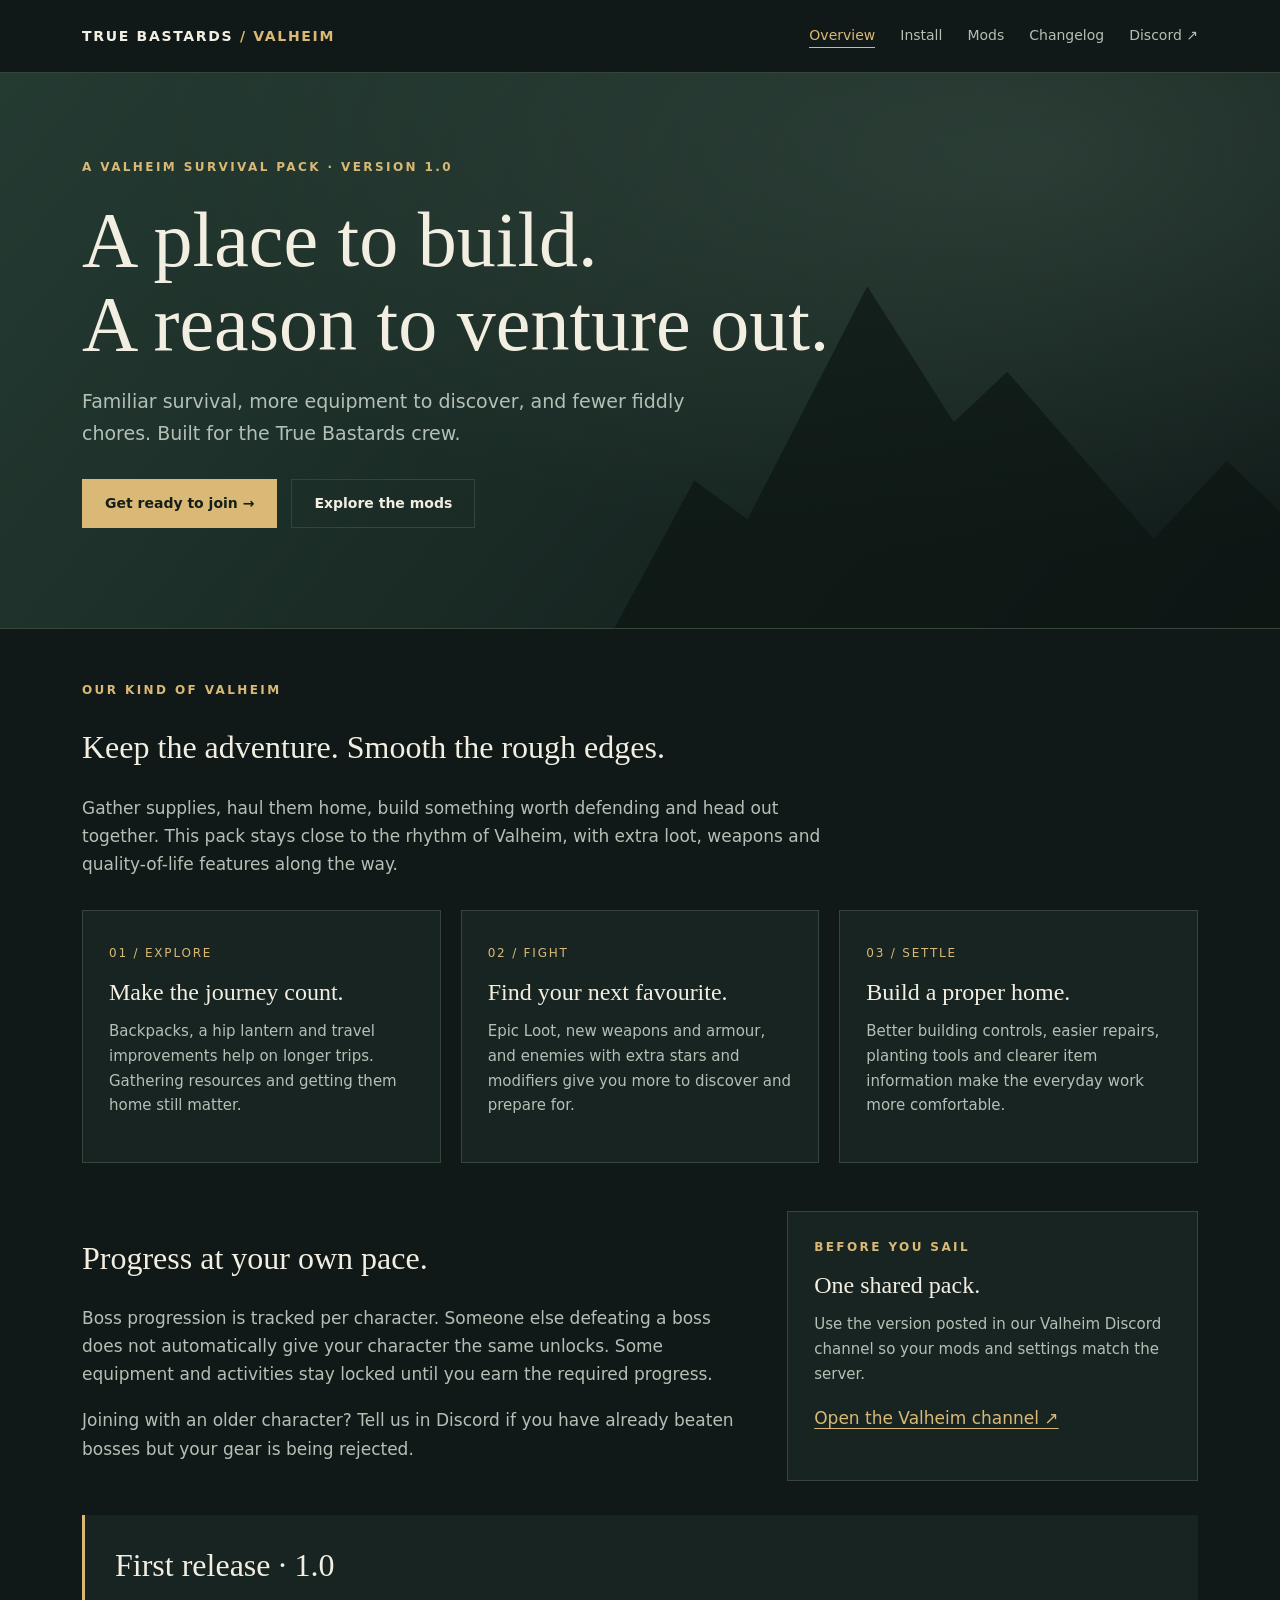
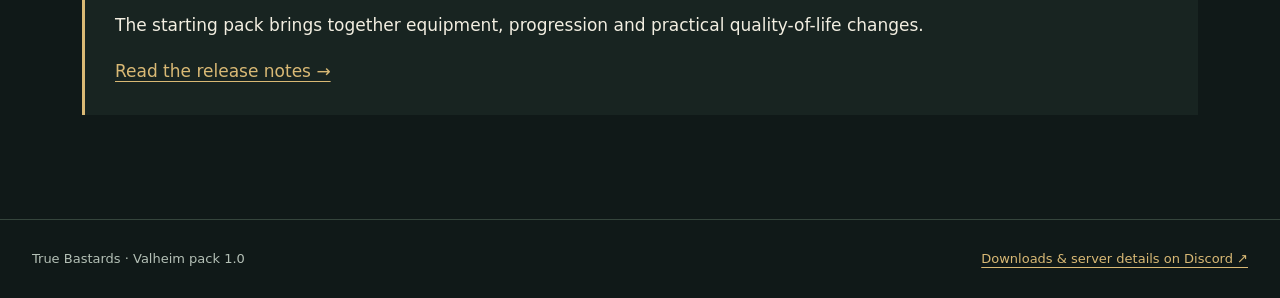
==== index.html @ fe0de1d7 "Add Valheim pack website" ====
<!doctype html>
<html lang="en"><head><meta charset="utf-8"><meta name="viewport" content="width=device-width,initial-scale=1"><meta name="description" content="True Bastards Valheim: a survival mod pack for friends. Installation, included mods and release notes."><title>Overview · True Bastards Valheim</title><link rel="stylesheet" href="assets/style.css"></head>
<body><a class="skip" href="#main">Skip to content</a><header class="topbar"><a class="brand" href="index.html">TRUE BASTARDS <span>/ VALHEIM</span></a><nav aria-label="Main navigation"><a href="index.html" aria-current="page">Overview</a><a href="install.html">Install</a><a href="mods.html">Mods</a><a href="changelog.html">Changelog</a><a href="https://discord.com/channels/659137486332887071/1054946454545907762">Discord ↗</a></nav></header>
<div class="hero"><div class="eyebrow">A Valheim survival pack · Version 1.0</div><h1>A place to build.<br>A reason to venture out.</h1><p>Familiar survival, more equipment to discover, and fewer fiddly chores. Built for the True Bastards crew.</p><div class="actions"><a class="button" href="install.html">Get ready to join →</a><a class="button secondary" href="mods.html">Explore the mods</a></div></div>
<main id="main"><div class="eyebrow">Our kind of Valheim</div><h2>Keep the adventure. Smooth the rough edges.</h2><p class="intro">Gather supplies, haul them home, build something worth defending and head out together. This pack stays close to the rhythm of Valheim, with extra loot, weapons and quality-of-life features along the way.</p>
<div class="grid"><section class="card"><span class="number">01 / EXPLORE</span><h3>Make the journey count.</h3><p>Backpacks, a hip lantern and travel improvements help on longer trips. Gathering resources and getting them home still matter.</p></section><section class="card"><span class="number">02 / FIGHT</span><h3>Find your next favourite.</h3><p>Epic Loot, new weapons and armour, and enemies with extra stars and modifiers give you more to discover and prepare for.</p></section><section class="card"><span class="number">03 / SETTLE</span><h3>Build a proper home.</h3><p>Better building controls, easier repairs, planting tools and clearer item information make the everyday work more comfortable.</p></section></div>
<div class="split"><section><h2>Progress at your own pace.</h2><p class="muted">Boss progression is tracked per character. Someone else defeating a boss does not automatically give your character the same unlocks. Some equipment and activities stay locked until you earn the required progress.</p><p class="muted">Joining with an older character? Tell us in Discord if you have already beaten bosses but your gear is being rejected.</p></section><section class="card"><div class="eyebrow">Before you sail</div><h3>One shared pack.</h3><p>Use the version posted in our Valheim Discord channel so your mods and settings match the server.</p><a href="https://discord.com/channels/659137486332887071/1054946454545907762">Open the Valheim channel ↗</a></section></div>
<section class="band"><h2>First release · 1.0</h2><p>The starting pack brings together equipment, progression and practical quality-of-life changes.</p><a href="changelog.html">Read the release notes →</a></section></main>
<footer><p>True Bastards · Valheim pack 1.0</p><p><a href="https://discord.com/channels/659137486332887071/1054946454545907762">Downloads &amp; server details on Discord ↗</a></p></footer>
</body></html>
---- assets/style.css ----
:root{color-scheme:dark;--bg:#101918;--panel:#182421;--ink:#f2eee1;--muted:#b4c0b6;--gold:#d9b975;--line:#35453c}*{box-sizing:border-box}body{margin:0;background:var(--bg);color:var(--ink);font:17px/1.65 system-ui,sans-serif}a{color:var(--gold);text-underline-offset:4px}a:hover{color:#fff}a:focus-visible,input:focus-visible,select:focus-visible{outline:3px solid var(--gold);outline-offset:5px}.skip{position:absolute;left:12px;top:-80px}.skip:focus{top:12px;background:var(--bg);z-index:5}.topbar{max-width:1180px;margin:auto;padding:24px 32px;display:flex;align-items:center;justify-content:space-between;gap:24px}.brand{text-decoration:none;color:var(--ink);font-weight:800;letter-spacing:.12em;font-size:14px}.brand span{color:var(--gold)}nav{display:flex;gap:25px;flex-wrap:wrap}nav a{color:var(--muted);text-decoration:none;font-size:14px}nav a[aria-current=page]{color:var(--gold);border-bottom:1px solid}.hero{position:relative;overflow:hidden;border-block:1px solid var(--line);background:radial-gradient(ellipse at 80% 15%,#48605266,transparent 60%),linear-gradient(130deg,#243b32,#101918);padding:85px max(32px,calc((100vw - 1116px)/2)) 100px}.hero:after{content:"";position:absolute;inset:30% 0 0 48%;background:#0b1411;clip-path:polygon(0 100%,12% 62%,20% 72%,38% 12%,51% 47%,59% 34%,81% 77%,92% 57%,100% 70%,100% 100%);opacity:.65;pointer-events:none}.hero>*{position:relative;z-index:1}.eyebrow{color:var(--gold);font-size:12px;font-weight:700;letter-spacing:.2em;text-transform:uppercase}.hero h1{font-family:Georgia,serif;font-weight:400;font-size:clamp(42px,6.4vw,78px);line-height:1.08;max-width:780px;margin:20px 0}.hero p{max-width:630px;color:var(--muted);font-size:19px}.actions{display:flex;gap:14px;flex-wrap:wrap;margin-top:30px}.button{display:inline-block;padding:12px 22px;background:var(--gold);color:#151e18;text-decoration:none;font-size:14px;font-weight:750;border:1px solid var(--gold)}.button:hover{background:#f2d89e;color:#101918}.button.secondary{background:transparent;color:var(--ink);border-color:var(--line)}main{max-width:1180px;padding:52px 32px 70px;margin:auto}h2,h3{font-family:Georgia,serif;font-weight:400;line-height:1.25}h2{font-size:32px}h3{font-size:24px}p{margin:0 0 18px}.intro{max-width:760px;color:var(--muted)}.grid{display:grid;grid-template-columns:repeat(3,1fr);gap:20px;margin:32px 0 48px}.card{background:var(--panel);border:1px solid var(--line);padding:26px}.card h3{margin:12px 0}.card p{color:var(--muted);font-size:15px}.number{color:var(--gold);font-size:12px;letter-spacing:.15em}.band{padding:30px;border-left:3px solid var(--gold);background:var(--panel);margin:34px 0}.band h2{margin-top:0}.split{display:grid;grid-template-columns:1.6fr 1fr;gap:48px}.steps{padding-left:25px}.steps li{padding:0 0 22px 10px}.steps strong{color:var(--ink)}.steps p{color:var(--muted);margin:5px 0 0}.page-title{font:48px/1.1 Georgia,serif;margin:10px 0 22px}.filters{display:flex;gap:16px;align-items:end;margin:32px 0 15px}.filters label{display:grid;gap:6px;font-size:13px;color:var(--muted)}.filters label:first-child{flex:1}input,select{font:inherit;background:var(--panel);border:1px solid var(--line);color:var(--ink);padding:12px;min-width:0;width:100%}.mod-grid{display:grid;grid-template-columns:repeat(2,1fr);gap:16px}.mod h2{font-size:24px;margin:8px 0 12px}.mod p{font-size:15px}.mod .meta{font:12px system-ui;color:var(--gold);text-transform:uppercase;letter-spacing:.08em}.mod a{font-size:14px}.muted{color:var(--muted)}.release{border-top:1px solid var(--line);padding:30px 0}.release h2{margin:6px 0 18px}.release li{margin:12px 0}footer{border-top:1px solid var(--line);padding:28px 32px;display:flex;justify-content:space-between;gap:20px;font-size:13px;color:var(--muted)}footer p{margin:0}code{color:var(--gold);overflow-wrap:anywhere}table{width:100%;border-collapse:collapse;font-size:15px}td,th{text-align:left;border-bottom:1px solid var(--line);padding:10px}th{color:var(--gold)}[hidden]{display:none!important}@media(max-width:760px){.topbar{align-items:flex-start;flex-direction:column;padding:22px}nav{gap:18px}.hero{padding:52px 22px 65px}.hero:after{inset:45% 0 0 25%}main{padding:34px 22px 50px}.grid,.split,.mod-grid{grid-template-columns:1fr;gap:16px}.filters{align-items:stretch;flex-direction:column}.page-title{font-size:39px}footer{flex-direction:column;padding:24px 22px}.grid{margin-bottom:32px}}@media(prefers-reduced-motion:reduce){*{scroll-behavior:auto!important}}
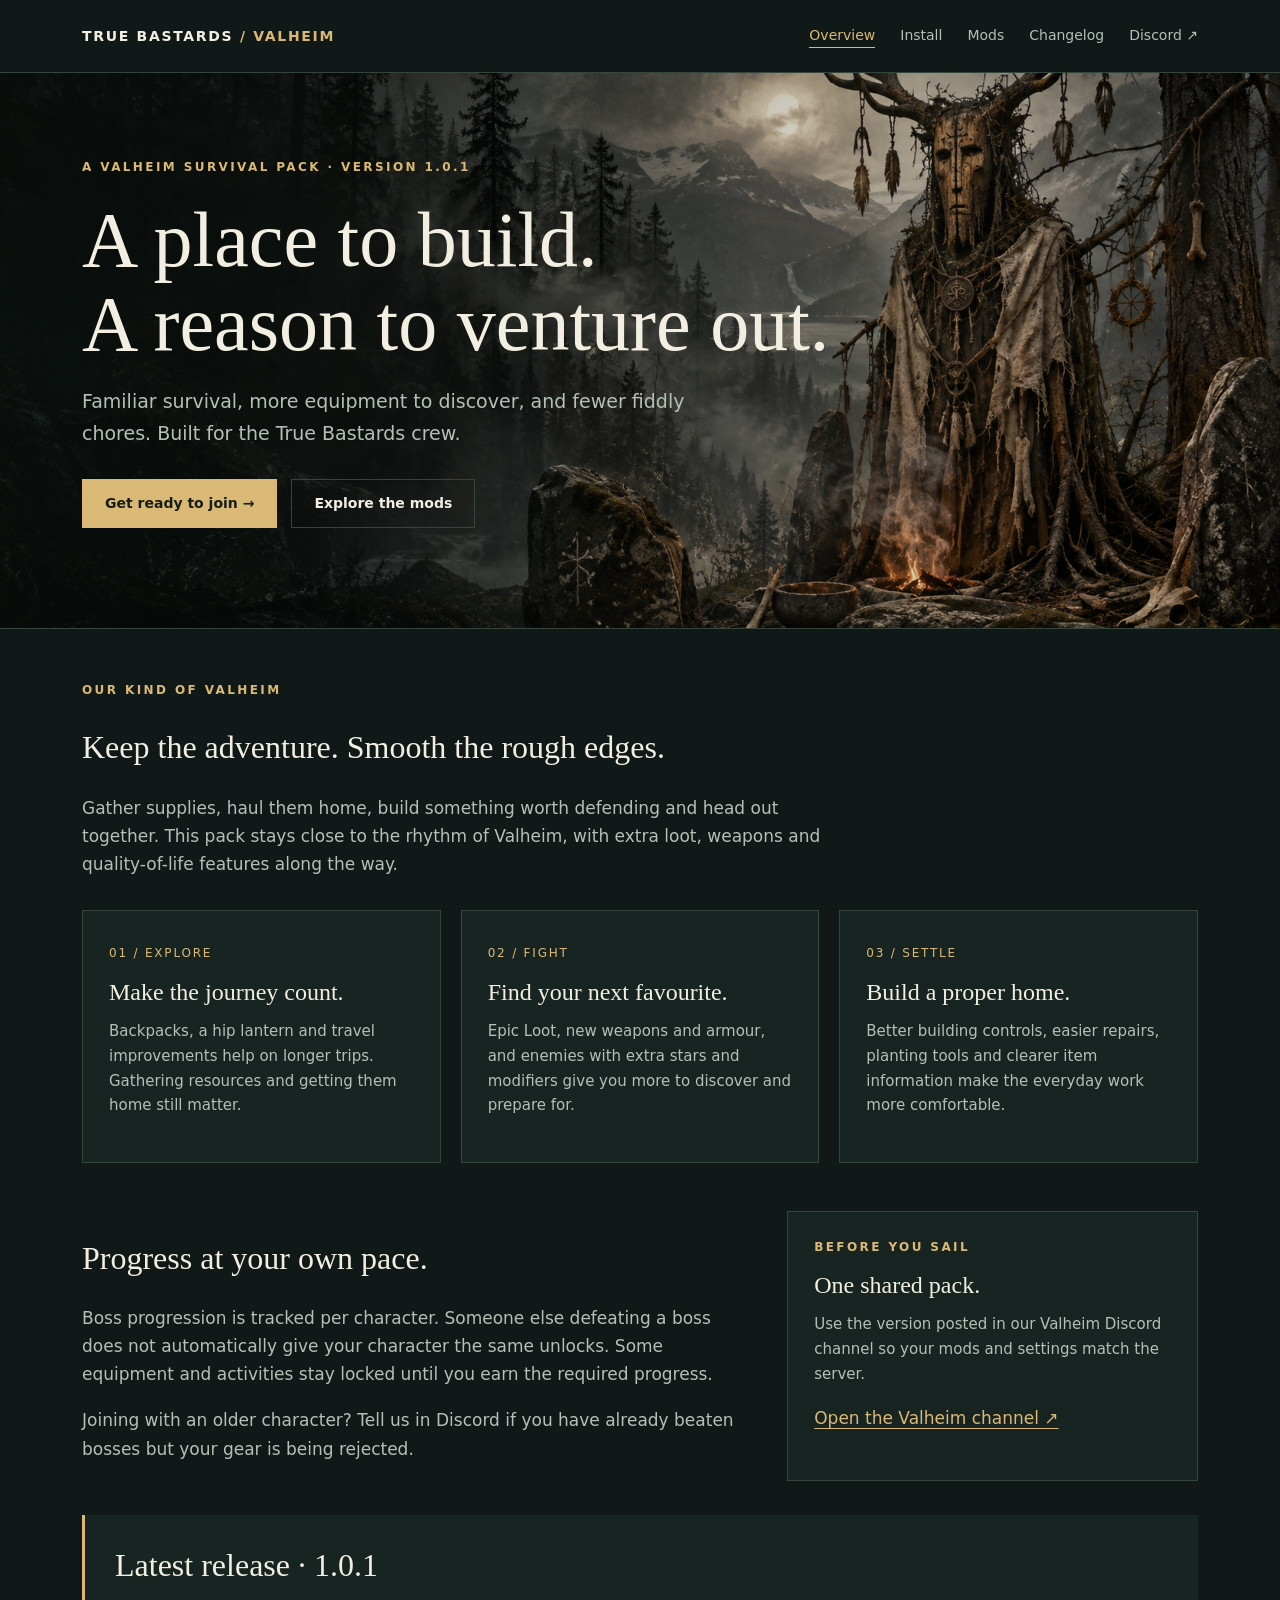
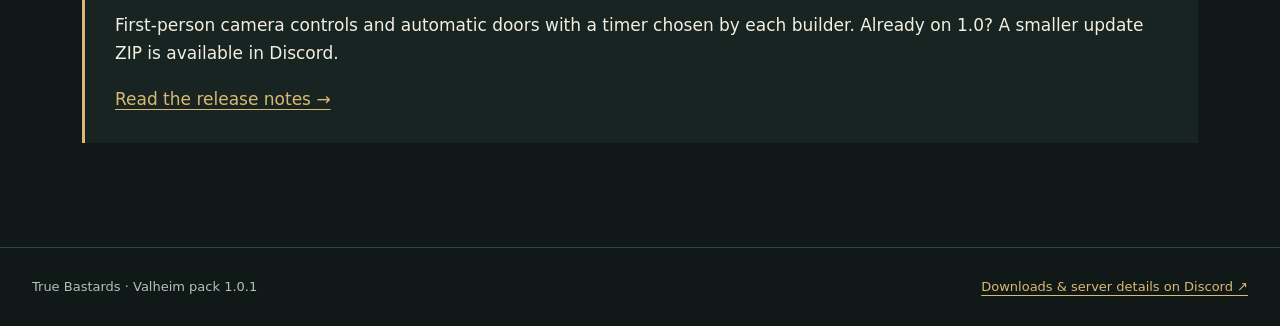
==== commit efa7d238: "Update pack pages for 1.0.1" ====
--- a/index.html
+++ b/index.html
@@ -1,10 +1,10 @@
 <!doctype html>
 <html lang="en"><head><meta charset="utf-8"><meta name="viewport" content="width=device-width,initial-scale=1"><meta name="description" content="True Bastards Valheim: a survival mod pack for friends. Installation, included mods and release notes."><title>Overview · True Bastards Valheim</title><link rel="stylesheet" href="assets/style.css"></head>
 <body><a class="skip" href="#main">Skip to content</a><header class="topbar"><a class="brand" href="index.html">TRUE BASTARDS <span>/ VALHEIM</span></a><nav aria-label="Main navigation"><a href="index.html" aria-current="page">Overview</a><a href="install.html">Install</a><a href="mods.html">Mods</a><a href="changelog.html">Changelog</a><a href="https://discord.com/channels/659137486332887071/1054946454545907762">Discord ↗</a></nav></header>
-<div class="hero"><div class="eyebrow">A Valheim survival pack · Version 1.0</div><h1>A place to build.<br>A reason to venture out.</h1><p>Familiar survival, more equipment to discover, and fewer fiddly chores. Built for the True Bastards crew.</p><div class="actions"><a class="button" href="install.html">Get ready to join →</a><a class="button secondary" href="mods.html">Explore the mods</a></div></div>
+<div class="hero"><div class="eyebrow">A Valheim survival pack · Version 1.0.1</div><h1>A place to build.<br>A reason to venture out.</h1><p>Familiar survival, more equipment to discover, and fewer fiddly chores. Built for the True Bastards crew.</p><div class="actions"><a class="button" href="install.html">Get ready to join →</a><a class="button secondary" href="mods.html">Explore the mods</a></div></div>
 <main id="main"><div class="eyebrow">Our kind of Valheim</div><h2>Keep the adventure. Smooth the rough edges.</h2><p class="intro">Gather supplies, haul them home, build something worth defending and head out together. This pack stays close to the rhythm of Valheim, with extra loot, weapons and quality-of-life features along the way.</p>
 <div class="grid"><section class="card"><span class="number">01 / EXPLORE</span><h3>Make the journey count.</h3><p>Backpacks, a hip lantern and travel improvements help on longer trips. Gathering resources and getting them home still matter.</p></section><section class="card"><span class="number">02 / FIGHT</span><h3>Find your next favourite.</h3><p>Epic Loot, new weapons and armour, and enemies with extra stars and modifiers give you more to discover and prepare for.</p></section><section class="card"><span class="number">03 / SETTLE</span><h3>Build a proper home.</h3><p>Better building controls, easier repairs, planting tools and clearer item information make the everyday work more comfortable.</p></section></div>
 <div class="split"><section><h2>Progress at your own pace.</h2><p class="muted">Boss progression is tracked per character. Someone else defeating a boss does not automatically give your character the same unlocks. Some equipment and activities stay locked until you earn the required progress.</p><p class="muted">Joining with an older character? Tell us in Discord if you have already beaten bosses but your gear is being rejected.</p></section><section class="card"><div class="eyebrow">Before you sail</div><h3>One shared pack.</h3><p>Use the version posted in our Valheim Discord channel so your mods and settings match the server.</p><a href="https://discord.com/channels/659137486332887071/1054946454545907762">Open the Valheim channel ↗</a></section></div>
-<section class="band"><h2>First release · 1.0</h2><p>The starting pack brings together equipment, progression and practical quality-of-life changes.</p><a href="changelog.html">Read the release notes →</a></section></main>
-<footer><p>True Bastards · Valheim pack 1.0</p><p><a href="https://discord.com/channels/659137486332887071/1054946454545907762">Downloads &amp; server details on Discord ↗</a></p></footer>
+<section class="band"><h2>Latest release · 1.0.1</h2><p>First-person camera controls and automatic doors with a timer chosen by each builder. Already on 1.0? A smaller update ZIP is available in Discord.</p><a href="changelog.html">Read the release notes →</a></section></main>
+<footer><p>True Bastards · Valheim pack 1.0.1</p><p><a href="https://discord.com/channels/659137486332887071/1054946454545907762">Downloads &amp; server details on Discord ↗</a></p></footer>
 </body></html>
--- a/assets/style.css
+++ b/assets/style.css
@@ -1 +1 @@
-:root{color-scheme:dark;--bg:#101918;--panel:#182421;--ink:#f2eee1;--muted:#b4c0b6;--gold:#d9b975;--line:#35453c}*{box-sizing:border-box}body{margin:0;background:var(--bg);color:var(--ink);font:17px/1.65 system-ui,sans-serif}a{color:var(--gold);text-underline-offset:4px}a:hover{color:#fff}a:focus-visible,input:focus-visible,select:focus-visible{outline:3px solid var(--gold);outline-offset:5px}.skip{position:absolute;left:12px;top:-80px}.skip:focus{top:12px;background:var(--bg);z-index:5}.topbar{max-width:1180px;margin:auto;padding:24px 32px;display:flex;align-items:center;justify-content:space-between;gap:24px}.brand{text-decoration:none;color:var(--ink);font-weight:800;letter-spacing:.12em;font-size:14px}.brand span{color:var(--gold)}nav{display:flex;gap:25px;flex-wrap:wrap}nav a{color:var(--muted);text-decoration:none;font-size:14px}nav a[aria-current=page]{color:var(--gold);border-bottom:1px solid}.hero{position:relative;overflow:hidden;border-block:1px solid var(--line);background:radial-gradient(ellipse at 80% 15%,#48605266,transparent 60%),linear-gradient(130deg,#243b32,#101918);padding:85px max(32px,calc((100vw - 1116px)/2)) 100px}.hero:after{content:"";position:absolute;inset:30% 0 0 48%;background:#0b1411;clip-path:polygon(0 100%,12% 62%,20% 72%,38% 12%,51% 47%,59% 34%,81% 77%,92% 57%,100% 70%,100% 100%);opacity:.65;pointer-events:none}.hero>*{position:relative;z-index:1}.eyebrow{color:var(--gold);font-size:12px;font-weight:700;letter-spacing:.2em;text-transform:uppercase}.hero h1{font-family:Georgia,serif;font-weight:400;font-size:clamp(42px,6.4vw,78px);line-height:1.08;max-width:780px;margin:20px 0}.hero p{max-width:630px;color:var(--muted);font-size:19px}.actions{display:flex;gap:14px;flex-wrap:wrap;margin-top:30px}.button{display:inline-block;padding:12px 22px;background:var(--gold);color:#151e18;text-decoration:none;font-size:14px;font-weight:750;border:1px solid var(--gold)}.button:hover{background:#f2d89e;color:#101918}.button.secondary{background:transparent;color:var(--ink);border-color:var(--line)}main{max-width:1180px;padding:52px 32px 70px;margin:auto}h2,h3{font-family:Georgia,serif;font-weight:400;line-height:1.25}h2{font-size:32px}h3{font-size:24px}p{margin:0 0 18px}.intro{max-width:760px;color:var(--muted)}.grid{display:grid;grid-template-columns:repeat(3,1fr);gap:20px;margin:32px 0 48px}.card{background:var(--panel);border:1px solid var(--line);padding:26px}.card h3{margin:12px 0}.card p{color:var(--muted);font-size:15px}.number{color:var(--gold);font-size:12px;letter-spacing:.15em}.band{padding:30px;border-left:3px solid var(--gold);background:var(--panel);margin:34px 0}.band h2{margin-top:0}.split{display:grid;grid-template-columns:1.6fr 1fr;gap:48px}.steps{padding-left:25px}.steps li{padding:0 0 22px 10px}.steps strong{color:var(--ink)}.steps p{color:var(--muted);margin:5px 0 0}.page-title{font:48px/1.1 Georgia,serif;margin:10px 0 22px}.filters{display:flex;gap:16px;align-items:end;margin:32px 0 15px}.filters label{display:grid;gap:6px;font-size:13px;color:var(--muted)}.filters label:first-child{flex:1}input,select{font:inherit;background:var(--panel);border:1px solid var(--line);color:var(--ink);padding:12px;min-width:0;width:100%}.mod-grid{display:grid;grid-template-columns:repeat(2,1fr);gap:16px}.mod h2{font-size:24px;margin:8px 0 12px}.mod p{font-size:15px}.mod .meta{font:12px system-ui;color:var(--gold);text-transform:uppercase;letter-spacing:.08em}.mod a{font-size:14px}.muted{color:var(--muted)}.release{border-top:1px solid var(--line);padding:30px 0}.release h2{margin:6px 0 18px}.release li{margin:12px 0}footer{border-top:1px solid var(--line);padding:28px 32px;display:flex;justify-content:space-between;gap:20px;font-size:13px;color:var(--muted)}footer p{margin:0}code{color:var(--gold);overflow-wrap:anywhere}table{width:100%;border-collapse:collapse;font-size:15px}td,th{text-align:left;border-bottom:1px solid var(--line);padding:10px}th{color:var(--gold)}[hidden]{display:none!important}@media(max-width:760px){.topbar{align-items:flex-start;flex-direction:column;padding:22px}nav{gap:18px}.hero{padding:52px 22px 65px}.hero:after{inset:45% 0 0 25%}main{padding:34px 22px 50px}.grid,.split,.mod-grid{grid-template-columns:1fr;gap:16px}.filters{align-items:stretch;flex-direction:column}.page-title{font-size:39px}footer{flex-direction:column;padding:24px 22px}.grid{margin-bottom:32px}}@media(prefers-reduced-motion:reduce){*{scroll-behavior:auto!important}}
+:root{color-scheme:dark;--bg:#101918;--panel:#182421;--ink:#f2eee1;--muted:#b4c0b6;--gold:#d9b975;--line:#35453c}*{box-sizing:border-box}body{margin:0;background:var(--bg);color:var(--ink);font:17px/1.65 system-ui,sans-serif}a{color:var(--gold);text-underline-offset:4px}a:hover{color:#fff}a:focus-visible,input:focus-visible,select:focus-visible{outline:3px solid var(--gold);outline-offset:5px}.skip{position:absolute;left:12px;top:-80px}.skip:focus{top:12px;background:var(--bg);z-index:5}.topbar{max-width:1180px;margin:auto;padding:24px 32px;display:flex;align-items:center;justify-content:space-between;gap:24px}.brand{text-decoration:none;color:var(--ink);font-weight:800;letter-spacing:.12em;font-size:14px}.brand span{color:var(--gold)}nav{display:flex;gap:25px;flex-wrap:wrap}nav a{color:var(--muted);text-decoration:none;font-size:14px}nav a[aria-current=page]{color:var(--gold);border-bottom:1px solid}.hero{position:relative;overflow:hidden;border-block:1px solid var(--line);background:linear-gradient(90deg,rgba(9,16,13,.72),rgba(9,16,13,.22) 55%,rgba(9,16,13,.05)),url("norse-ritual-v1.png") center center/cover no-repeat;padding:85px max(32px,calc((100vw - 1116px)/2)) 100px}.hero:after{content:none}.hero>*{position:relative;z-index:1}.eyebrow{color:var(--gold);font-size:12px;font-weight:700;letter-spacing:.2em;text-transform:uppercase}.hero h1{font-family:Georgia,serif;font-weight:400;font-size:clamp(42px,6.4vw,78px);line-height:1.08;max-width:780px;margin:20px 0}.hero p{max-width:630px;color:var(--muted);font-size:19px}.actions{display:flex;gap:14px;flex-wrap:wrap;margin-top:30px}.button{display:inline-block;padding:12px 22px;background:var(--gold);color:#151e18;text-decoration:none;font-size:14px;font-weight:750;border:1px solid var(--gold)}.button:hover{background:#f2d89e;color:#101918}.button.secondary{background:transparent;color:var(--ink);border-color:var(--line)}main{max-width:1180px;padding:52px 32px 70px;margin:auto}h2,h3{font-family:Georgia,serif;font-weight:400;line-height:1.25}h2{font-size:32px}h3{font-size:24px}p{margin:0 0 18px}.intro{max-width:760px;color:var(--muted)}.grid{display:grid;grid-template-columns:repeat(3,1fr);gap:20px;margin:32px 0 48px}.card{background:var(--panel);border:1px solid var(--line);padding:26px}.card h3{margin:12px 0}.card p{color:var(--muted);font-size:15px}.number{color:var(--gold);font-size:12px;letter-spacing:.15em}.band{padding:30px;border-left:3px solid var(--gold);background:var(--panel);margin:34px 0}.band h2{margin-top:0}.split{display:grid;grid-template-columns:1.6fr 1fr;gap:48px}.steps{padding-left:25px}.steps li{padding:0 0 22px 10px}.steps strong{color:var(--ink)}.steps p{color:var(--muted);margin:5px 0 0}.page-title{font:48px/1.1 Georgia,serif;margin:10px 0 22px}.filters{display:flex;gap:16px;align-items:end;margin:32px 0 15px}.filters label{display:grid;gap:6px;font-size:13px;color:var(--muted)}.filters label:first-child{flex:1}input,select{font:inherit;background:var(--panel);border:1px solid var(--line);color:var(--ink);padding:12px;min-width:0;width:100%}.mod-grid{display:grid;grid-template-columns:repeat(2,1fr);gap:16px}.mod h2{font-size:24px;margin:8px 0 12px}.mod p{font-size:15px}.mod .meta{font:12px system-ui;color:var(--gold);text-transform:uppercase;letter-spacing:.08em}.mod a{font-size:14px}.muted{color:var(--muted)}.release{border-top:1px solid var(--line);padding:30px 0}.release h2{margin:6px 0 18px}.release li{margin:12px 0}footer{border-top:1px solid var(--line);padding:28px 32px;display:flex;justify-content:space-between;gap:20px;font-size:13px;color:var(--muted)}footer p{margin:0}code{color:var(--gold);overflow-wrap:anywhere}table{width:100%;border-collapse:collapse;font-size:15px}td,th{text-align:left;border-bottom:1px solid var(--line);padding:10px}th{color:var(--gold)}[hidden]{display:none!important}@media(max-width:760px){.topbar{align-items:flex-start;flex-direction:column;padding:22px}nav{gap:18px}.hero{padding:52px 22px 65px;background-position:72% center;background-image:linear-gradient(90deg,rgba(9,16,13,.85),rgba(9,16,13,.58)),url("norse-ritual-v1.png")}.hero:after{inset:45% 0 0 25%}main{padding:34px 22px 50px}.grid,.split,.mod-grid{grid-template-columns:1fr;gap:16px}.filters{align-items:stretch;flex-direction:column}.page-title{font-size:39px}footer{flex-direction:column;padding:24px 22px}.grid{margin-bottom:32px}}@media(prefers-reduced-motion:reduce){*{scroll-behavior:auto!important}}
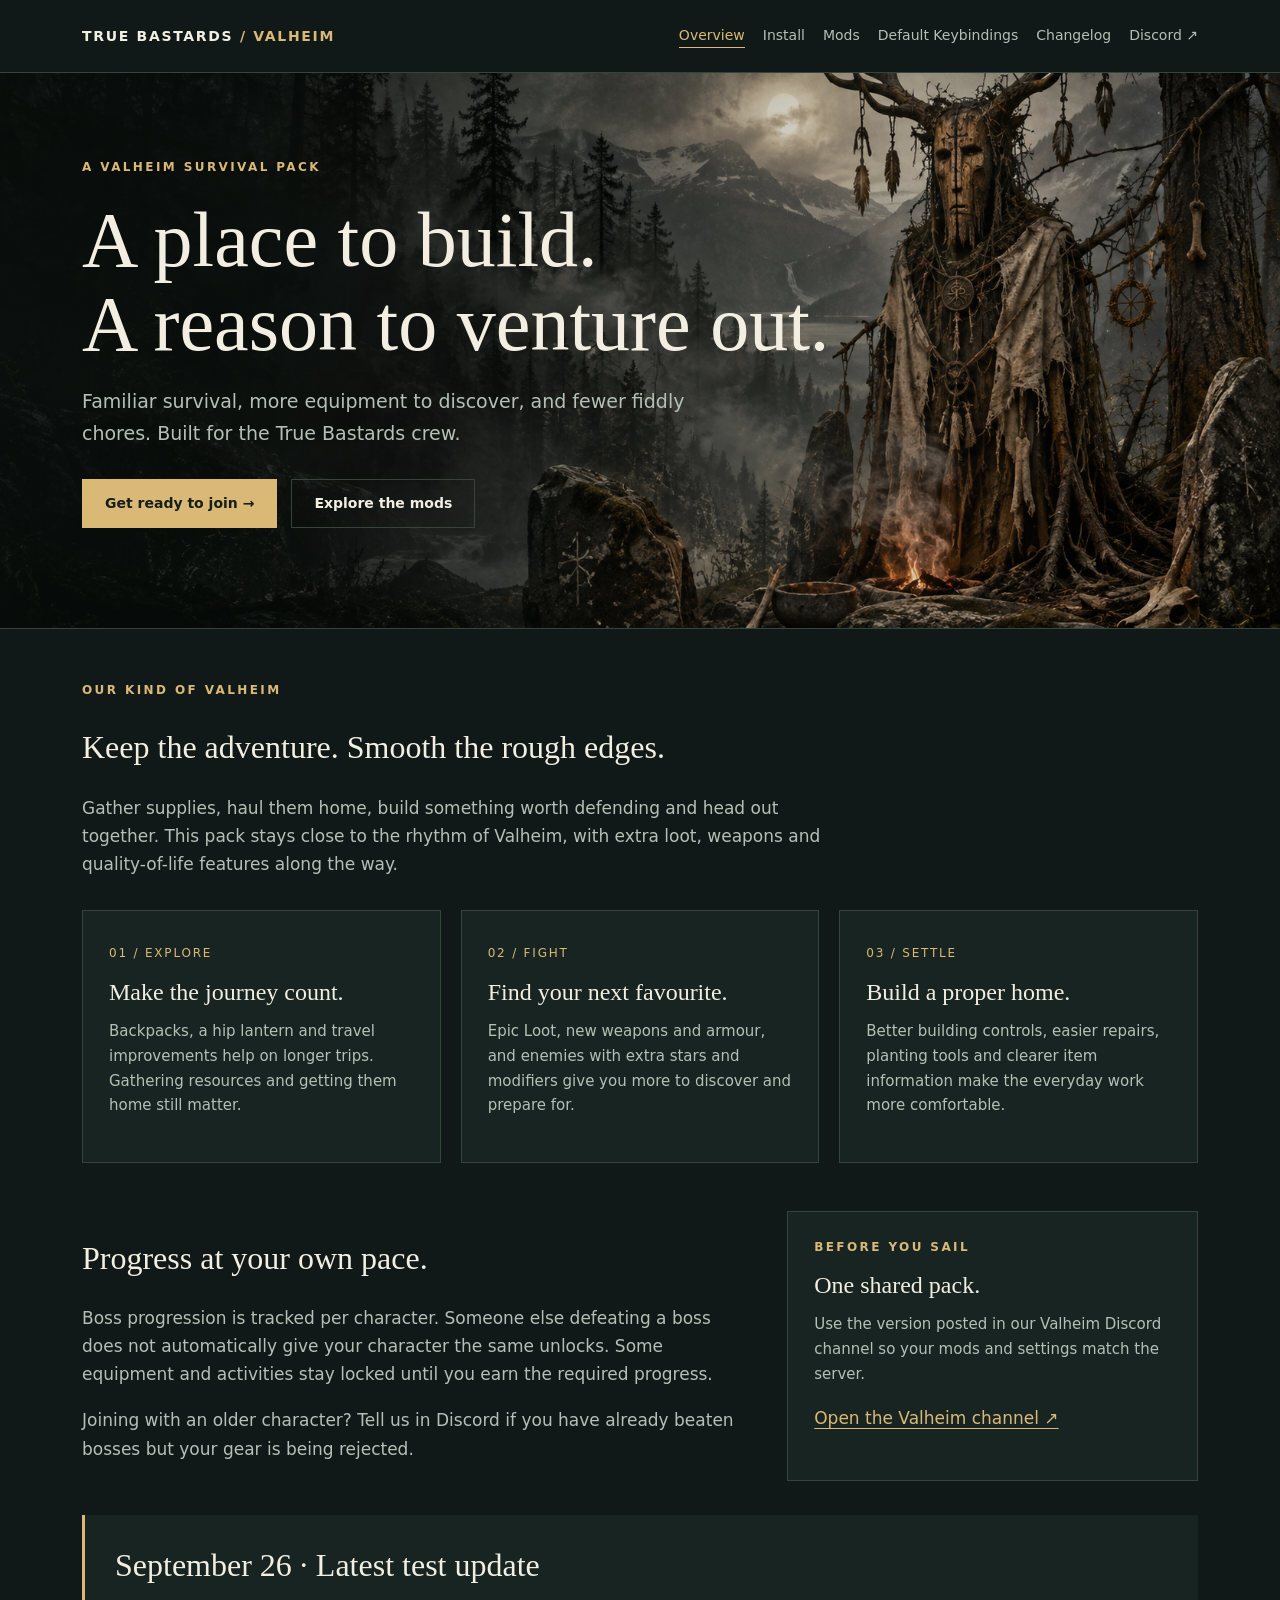
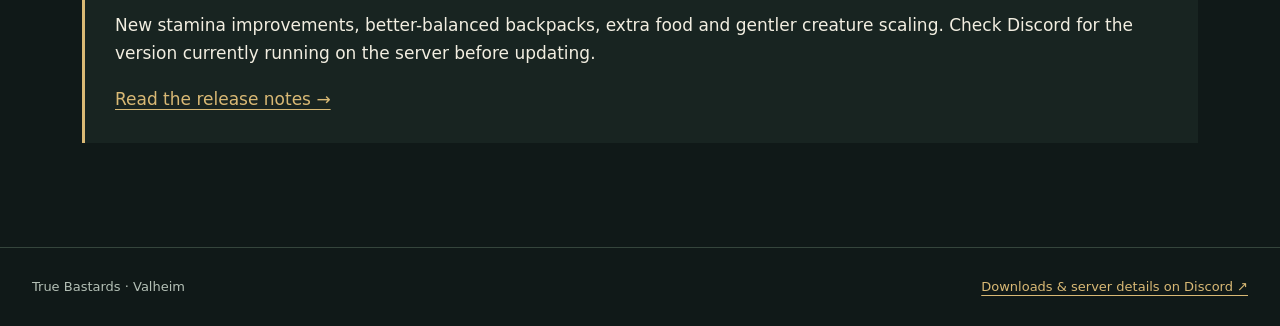
==== commit 5eacd67d: "Update pack website and controls" ====
--- a/index.html
+++ b/index.html
@@ -1,10 +1,10 @@
 <!doctype html>
 <html lang="en"><head><meta charset="utf-8"><meta name="viewport" content="width=device-width,initial-scale=1"><meta name="description" content="True Bastards Valheim: a survival mod pack for friends. Installation, included mods and release notes."><title>Overview · True Bastards Valheim</title><link rel="stylesheet" href="assets/style.css"></head>
-<body><a class="skip" href="#main">Skip to content</a><header class="topbar"><a class="brand" href="index.html">TRUE BASTARDS <span>/ VALHEIM</span></a><nav aria-label="Main navigation"><a href="index.html" aria-current="page">Overview</a><a href="install.html">Install</a><a href="mods.html">Mods</a><a href="changelog.html">Changelog</a><a href="https://discord.com/channels/659137486332887071/1054946454545907762">Discord ↗</a></nav></header>
-<div class="hero"><div class="eyebrow">A Valheim survival pack · Version 1.0.1</div><h1>A place to build.<br>A reason to venture out.</h1><p>Familiar survival, more equipment to discover, and fewer fiddly chores. Built for the True Bastards crew.</p><div class="actions"><a class="button" href="install.html">Get ready to join →</a><a class="button secondary" href="mods.html">Explore the mods</a></div></div>
+<body><a class="skip" href="#main">Skip to content</a><header class="topbar"><a class="brand" href="index.html">TRUE BASTARDS <span>/ VALHEIM</span></a><nav aria-label="Main navigation"><a href="index.html" aria-current="page">Overview</a><a href="install.html">Install</a><a href="mods.html">Mods</a><a href="keybindings.html">Default Keybindings</a><a href="changelog.html">Changelog</a><a href="https://discord.com/channels/659137486332887071/1054946454545907762">Discord ↗</a></nav></header>
+<div class="hero"><div class="eyebrow">A Valheim survival pack</div><h1>A place to build.<br>A reason to venture out.</h1><p>Familiar survival, more equipment to discover, and fewer fiddly chores. Built for the True Bastards crew.</p><div class="actions"><a class="button" href="install.html">Get ready to join →</a><a class="button secondary" href="mods.html">Explore the mods</a></div></div>
 <main id="main"><div class="eyebrow">Our kind of Valheim</div><h2>Keep the adventure. Smooth the rough edges.</h2><p class="intro">Gather supplies, haul them home, build something worth defending and head out together. This pack stays close to the rhythm of Valheim, with extra loot, weapons and quality-of-life features along the way.</p>
 <div class="grid"><section class="card"><span class="number">01 / EXPLORE</span><h3>Make the journey count.</h3><p>Backpacks, a hip lantern and travel improvements help on longer trips. Gathering resources and getting them home still matter.</p></section><section class="card"><span class="number">02 / FIGHT</span><h3>Find your next favourite.</h3><p>Epic Loot, new weapons and armour, and enemies with extra stars and modifiers give you more to discover and prepare for.</p></section><section class="card"><span class="number">03 / SETTLE</span><h3>Build a proper home.</h3><p>Better building controls, easier repairs, planting tools and clearer item information make the everyday work more comfortable.</p></section></div>
 <div class="split"><section><h2>Progress at your own pace.</h2><p class="muted">Boss progression is tracked per character. Someone else defeating a boss does not automatically give your character the same unlocks. Some equipment and activities stay locked until you earn the required progress.</p><p class="muted">Joining with an older character? Tell us in Discord if you have already beaten bosses but your gear is being rejected.</p></section><section class="card"><div class="eyebrow">Before you sail</div><h3>One shared pack.</h3><p>Use the version posted in our Valheim Discord channel so your mods and settings match the server.</p><a href="https://discord.com/channels/659137486332887071/1054946454545907762">Open the Valheim channel ↗</a></section></div>
-<section class="band"><h2>Latest release · 1.0.1</h2><p>First-person camera controls and automatic doors with a timer chosen by each builder. Already on 1.0? A smaller update ZIP is available in Discord.</p><a href="changelog.html">Read the release notes →</a></section></main>
-<footer><p>True Bastards · Valheim pack 1.0.1</p><p><a href="https://discord.com/channels/659137486332887071/1054946454545907762">Downloads &amp; server details on Discord ↗</a></p></footer>
+<section class="band"><h2>September 26 · Latest test update</h2><p>New stamina improvements, better-balanced backpacks, extra food and gentler creature scaling. Check Discord for the version currently running on the server before updating.</p><a href="changelog.html">Read the release notes →</a></section></main>
+<footer><p>True Bastards · Valheim</p><p><a href="https://discord.com/channels/659137486332887071/1054946454545907762">Downloads &amp; server details on Discord ↗</a></p></footer>
 </body></html>
--- a/assets/style.css
+++ b/assets/style.css
@@ -1 +1,3 @@
 :root{color-scheme:dark;--bg:#101918;--panel:#182421;--ink:#f2eee1;--muted:#b4c0b6;--gold:#d9b975;--line:#35453c}*{box-sizing:border-box}body{margin:0;background:var(--bg);color:var(--ink);font:17px/1.65 system-ui,sans-serif}a{color:var(--gold);text-underline-offset:4px}a:hover{color:#fff}a:focus-visible,input:focus-visible,select:focus-visible{outline:3px solid var(--gold);outline-offset:5px}.skip{position:absolute;left:12px;top:-80px}.skip:focus{top:12px;background:var(--bg);z-index:5}.topbar{max-width:1180px;margin:auto;padding:24px 32px;display:flex;align-items:center;justify-content:space-between;gap:24px}.brand{text-decoration:none;color:var(--ink);font-weight:800;letter-spacing:.12em;font-size:14px}.brand span{color:var(--gold)}nav{display:flex;gap:25px;flex-wrap:wrap}nav a{color:var(--muted);text-decoration:none;font-size:14px}nav a[aria-current=page]{color:var(--gold);border-bottom:1px solid}.hero{position:relative;overflow:hidden;border-block:1px solid var(--line);background:linear-gradient(90deg,rgba(9,16,13,.72),rgba(9,16,13,.22) 55%,rgba(9,16,13,.05)),url("norse-ritual-v1.png") center center/cover no-repeat;padding:85px max(32px,calc((100vw - 1116px)/2)) 100px}.hero:after{content:none}.hero>*{position:relative;z-index:1}.eyebrow{color:var(--gold);font-size:12px;font-weight:700;letter-spacing:.2em;text-transform:uppercase}.hero h1{font-family:Georgia,serif;font-weight:400;font-size:clamp(42px,6.4vw,78px);line-height:1.08;max-width:780px;margin:20px 0}.hero p{max-width:630px;color:var(--muted);font-size:19px}.actions{display:flex;gap:14px;flex-wrap:wrap;margin-top:30px}.button{display:inline-block;padding:12px 22px;background:var(--gold);color:#151e18;text-decoration:none;font-size:14px;font-weight:750;border:1px solid var(--gold)}.button:hover{background:#f2d89e;color:#101918}.button.secondary{background:transparent;color:var(--ink);border-color:var(--line)}main{max-width:1180px;padding:52px 32px 70px;margin:auto}h2,h3{font-family:Georgia,serif;font-weight:400;line-height:1.25}h2{font-size:32px}h3{font-size:24px}p{margin:0 0 18px}.intro{max-width:760px;color:var(--muted)}.grid{display:grid;grid-template-columns:repeat(3,1fr);gap:20px;margin:32px 0 48px}.card{background:var(--panel);border:1px solid var(--line);padding:26px}.card h3{margin:12px 0}.card p{color:var(--muted);font-size:15px}.number{color:var(--gold);font-size:12px;letter-spacing:.15em}.band{padding:30px;border-left:3px solid var(--gold);background:var(--panel);margin:34px 0}.band h2{margin-top:0}.split{display:grid;grid-template-columns:1.6fr 1fr;gap:48px}.steps{padding-left:25px}.steps li{padding:0 0 22px 10px}.steps strong{color:var(--ink)}.steps p{color:var(--muted);margin:5px 0 0}.page-title{font:48px/1.1 Georgia,serif;margin:10px 0 22px}.filters{display:flex;gap:16px;align-items:end;margin:32px 0 15px}.filters label{display:grid;gap:6px;font-size:13px;color:var(--muted)}.filters label:first-child{flex:1}input,select{font:inherit;background:var(--panel);border:1px solid var(--line);color:var(--ink);padding:12px;min-width:0;width:100%}.mod-grid{display:grid;grid-template-columns:repeat(2,1fr);gap:16px}.mod h2{font-size:24px;margin:8px 0 12px}.mod p{font-size:15px}.mod .meta{font:12px system-ui;color:var(--gold);text-transform:uppercase;letter-spacing:.08em}.mod a{font-size:14px}.muted{color:var(--muted)}.release{border-top:1px solid var(--line);padding:30px 0}.release h2{margin:6px 0 18px}.release li{margin:12px 0}footer{border-top:1px solid var(--line);padding:28px 32px;display:flex;justify-content:space-between;gap:20px;font-size:13px;color:var(--muted)}footer p{margin:0}code{color:var(--gold);overflow-wrap:anywhere}table{width:100%;border-collapse:collapse;font-size:15px}td,th{text-align:left;border-bottom:1px solid var(--line);padding:10px}th{color:var(--gold)}[hidden]{display:none!important}@media(max-width:760px){.topbar{align-items:flex-start;flex-direction:column;padding:22px}nav{gap:18px}.hero{padding:52px 22px 65px;background-position:72% center;background-image:linear-gradient(90deg,rgba(9,16,13,.85),rgba(9,16,13,.58)),url("norse-ritual-v1.png")}.hero:after{inset:45% 0 0 25%}main{padding:34px 22px 50px}.grid,.split,.mod-grid{grid-template-columns:1fr;gap:16px}.filters{align-items:stretch;flex-direction:column}.page-title{font-size:39px}footer{flex-direction:column;padding:24px 22px}.grid{margin-bottom:32px}}@media(prefers-reduced-motion:reduce){*{scroll-behavior:auto!important}}
+/* Readable keyboard reference and compact release details. */
+kbd{display:inline-block;padding:2px 7px;border:1px solid #617265;border-bottom-width:3px;border-radius:4px;background:#1e2d27;color:var(--ink);font:13px/1.5 system-ui,sans-serif;white-space:nowrap}td{vertical-align:top}td:first-child{min-width:105px}details{margin:24px 0;padding:18px 22px;border:1px solid var(--line)}summary{cursor:pointer;color:var(--gold)}summary:focus-visible{outline:3px solid var(--gold);outline-offset:5px}nav{gap:18px}.topbar{flex-wrap:wrap}.card{min-width:0}h1,h2,h3{overflow-wrap:break-word}@media(max-width:480px){.band{padding:22px}td,th{padding:10px 6px}table{font-size:14px}kbd{font-size:12px;padding:2px 5px}}
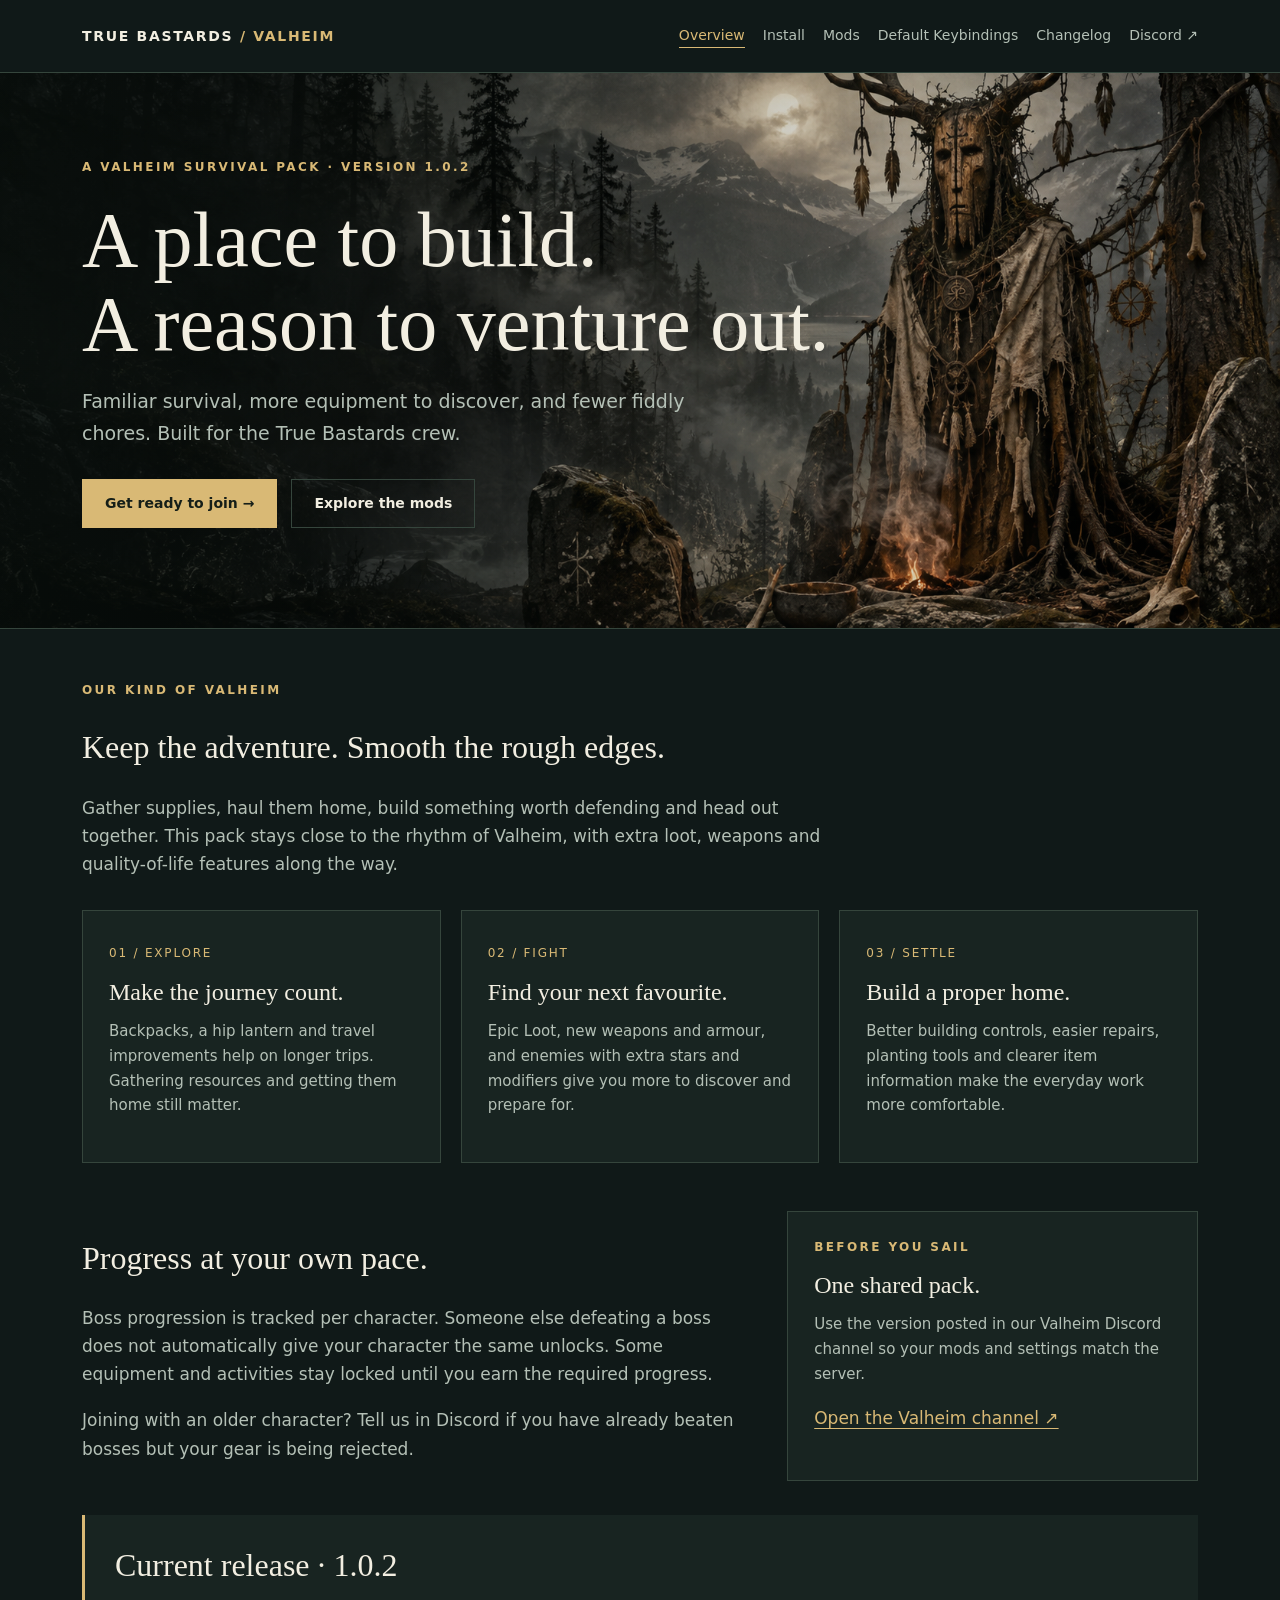
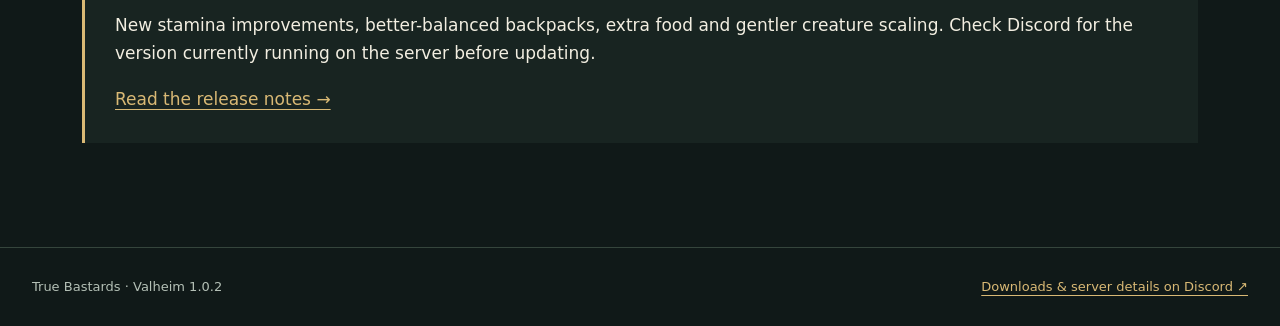
==== commit 8708fbf2: "Release pack 1.0.2" ====
--- a/index.html
+++ b/index.html
@@ -1,10 +1,10 @@
 <!doctype html>
 <html lang="en"><head><meta charset="utf-8"><meta name="viewport" content="width=device-width,initial-scale=1"><meta name="description" content="True Bastards Valheim: a survival mod pack for friends. Installation, included mods and release notes."><title>Overview · True Bastards Valheim</title><link rel="stylesheet" href="assets/style.css"></head>
 <body><a class="skip" href="#main">Skip to content</a><header class="topbar"><a class="brand" href="index.html">TRUE BASTARDS <span>/ VALHEIM</span></a><nav aria-label="Main navigation"><a href="index.html" aria-current="page">Overview</a><a href="install.html">Install</a><a href="mods.html">Mods</a><a href="keybindings.html">Default Keybindings</a><a href="changelog.html">Changelog</a><a href="https://discord.com/channels/659137486332887071/1054946454545907762">Discord ↗</a></nav></header>
-<div class="hero"><div class="eyebrow">A Valheim survival pack</div><h1>A place to build.<br>A reason to venture out.</h1><p>Familiar survival, more equipment to discover, and fewer fiddly chores. Built for the True Bastards crew.</p><div class="actions"><a class="button" href="install.html">Get ready to join →</a><a class="button secondary" href="mods.html">Explore the mods</a></div></div>
+<div class="hero"><div class="eyebrow">A Valheim survival pack · Version 1.0.2</div><h1>A place to build.<br>A reason to venture out.</h1><p>Familiar survival, more equipment to discover, and fewer fiddly chores. Built for the True Bastards crew.</p><div class="actions"><a class="button" href="install.html">Get ready to join →</a><a class="button secondary" href="mods.html">Explore the mods</a></div></div>
 <main id="main"><div class="eyebrow">Our kind of Valheim</div><h2>Keep the adventure. Smooth the rough edges.</h2><p class="intro">Gather supplies, haul them home, build something worth defending and head out together. This pack stays close to the rhythm of Valheim, with extra loot, weapons and quality-of-life features along the way.</p>
 <div class="grid"><section class="card"><span class="number">01 / EXPLORE</span><h3>Make the journey count.</h3><p>Backpacks, a hip lantern and travel improvements help on longer trips. Gathering resources and getting them home still matter.</p></section><section class="card"><span class="number">02 / FIGHT</span><h3>Find your next favourite.</h3><p>Epic Loot, new weapons and armour, and enemies with extra stars and modifiers give you more to discover and prepare for.</p></section><section class="card"><span class="number">03 / SETTLE</span><h3>Build a proper home.</h3><p>Better building controls, easier repairs, planting tools and clearer item information make the everyday work more comfortable.</p></section></div>
 <div class="split"><section><h2>Progress at your own pace.</h2><p class="muted">Boss progression is tracked per character. Someone else defeating a boss does not automatically give your character the same unlocks. Some equipment and activities stay locked until you earn the required progress.</p><p class="muted">Joining with an older character? Tell us in Discord if you have already beaten bosses but your gear is being rejected.</p></section><section class="card"><div class="eyebrow">Before you sail</div><h3>One shared pack.</h3><p>Use the version posted in our Valheim Discord channel so your mods and settings match the server.</p><a href="https://discord.com/channels/659137486332887071/1054946454545907762">Open the Valheim channel ↗</a></section></div>
-<section class="band"><h2>September 26 · Latest test update</h2><p>New stamina improvements, better-balanced backpacks, extra food and gentler creature scaling. Check Discord for the version currently running on the server before updating.</p><a href="changelog.html">Read the release notes →</a></section></main>
-<footer><p>True Bastards · Valheim</p><p><a href="https://discord.com/channels/659137486332887071/1054946454545907762">Downloads &amp; server details on Discord ↗</a></p></footer>
+<section class="band"><h2>Current release · 1.0.2</h2><p>New stamina improvements, better-balanced backpacks, extra food and gentler creature scaling. Check Discord for the version currently running on the server before updating.</p><a href="changelog.html">Read the release notes →</a></section></main>
+<footer><p>True Bastards · Valheim 1.0.2</p><p><a href="https://discord.com/channels/659137486332887071/1054946454545907762">Downloads &amp; server details on Discord ↗</a></p></footer>
 </body></html>
